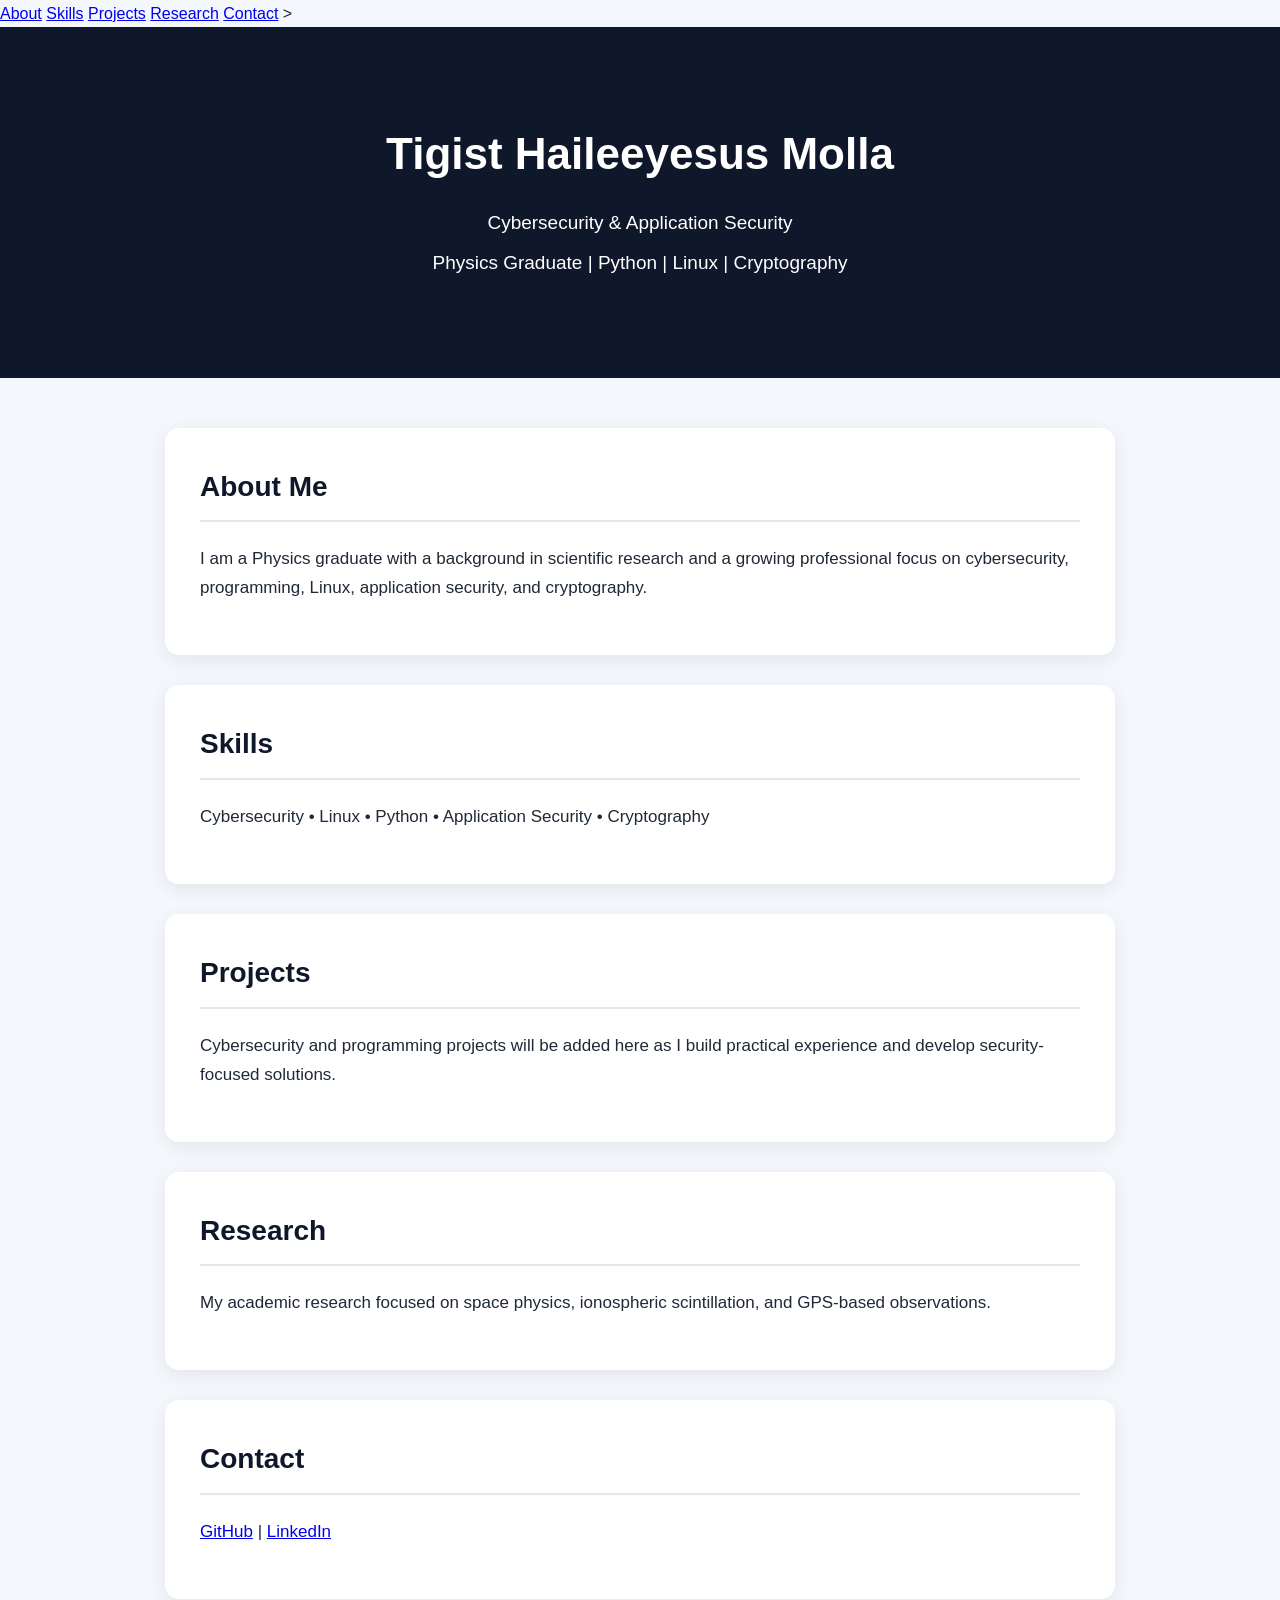
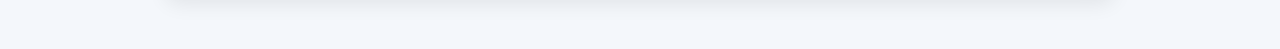
==== index.html @ 2b1ab9f8 "Add website navigation Added navigation links and section IDs for better structure." ====
<!DOCTYPE html>
<html lang="en">
<head>
    <meta charset="UTF-8">
    <meta name="viewport" content="width=device-width, initial-scale=1.0">
    <title>Tigist Haileeyesus Molla</title>
    <link rel="stylesheet" href="style.css">
</head>

<body<nav>
    <a href="#about">About</a>
    <a href="#skills">Skills</a>
    <a href="#projects">Projects</a>
    <a href="#research">Research</a>
    <a href="#contact">Contact</a>
</nav>>

<header>
    <h1>Tigist Haileeyesus Molla</h1>
    <p>Cybersecurity & Application Security</p>
    <p>Physics Graduate | Python | Linux | Cryptography</p>
</header>

<main>

    <section id="about">
        <h2>About Me</h2>
        <p>
            I am a Physics graduate with a background in scientific research
            and a growing professional focus on cybersecurity, programming,
            Linux, application security, and cryptography.
        </p>
    </section>

    <section id="skills">
        <h2>Skills</h2>
        <p>Cybersecurity • Linux • Python • Application Security • Cryptography</p>
    </section>

    <section id="projects">
        <h2>Projects</h2>
        <p>
            Cybersecurity and programming projects will be added here as I build
            practical experience and develop security-focused solutions.
        </p>
    </section>

    <section id="research">
        <h2>Research</h2>
        <p>
            My academic research focused on space physics, ionospheric
            scintillation, and GPS-based observations.
        </p>
    </section>

    <section id="contact">
    <h2>Contact</h2>

    <p>
        <a href="https://github.com/tigistmolla" target="_blank">GitHub</a>
        |
        <a href="https://www.linkedin.com/in/tigist-molla-63ba55372" target="_blank">LinkedIn</a>
    </p>
</section>

</main>

</body>
</html>
---- style.css ----
body {
    font-family: Arial, sans-serif;
    margin: 0;
    background: #f4f7fb;
    color: #1f2937;
    line-height: 1.7;
}

header {
    background: #0f172a;
    color: white;
    text-align: center;
    padding: 90px 20px;
}

header h1 {
    font-size: 44px;
    margin: 0 0 15px;
}

header p {
    font-size: 19px;
    margin: 8px 0;
}

main {
    max-width: 950px;
    margin: 50px auto;
    padding: 0 20px;
}

section {
    background: white;
    margin-bottom: 30px;
    padding: 35px;
    border-radius: 14px;
    box-shadow: 0 5px 20px rgba(0, 0, 0, 0.08);
}

h2 {
    color: #0f172a;
    font-size: 28px;
    border-bottom: 2px solid #e5e7eb;
    padding-bottom: 10px;
    margin-top: 0;
}

p {
    font-size: 17px;
}

@media (max-width: 600px) {
    header {
        padding: 65px 20px;
    }

    header h1 {
        font-size: 31px;
    }

    header p {
        font-size: 16px;
    }

    section {
        padding: 25px;
    }
}
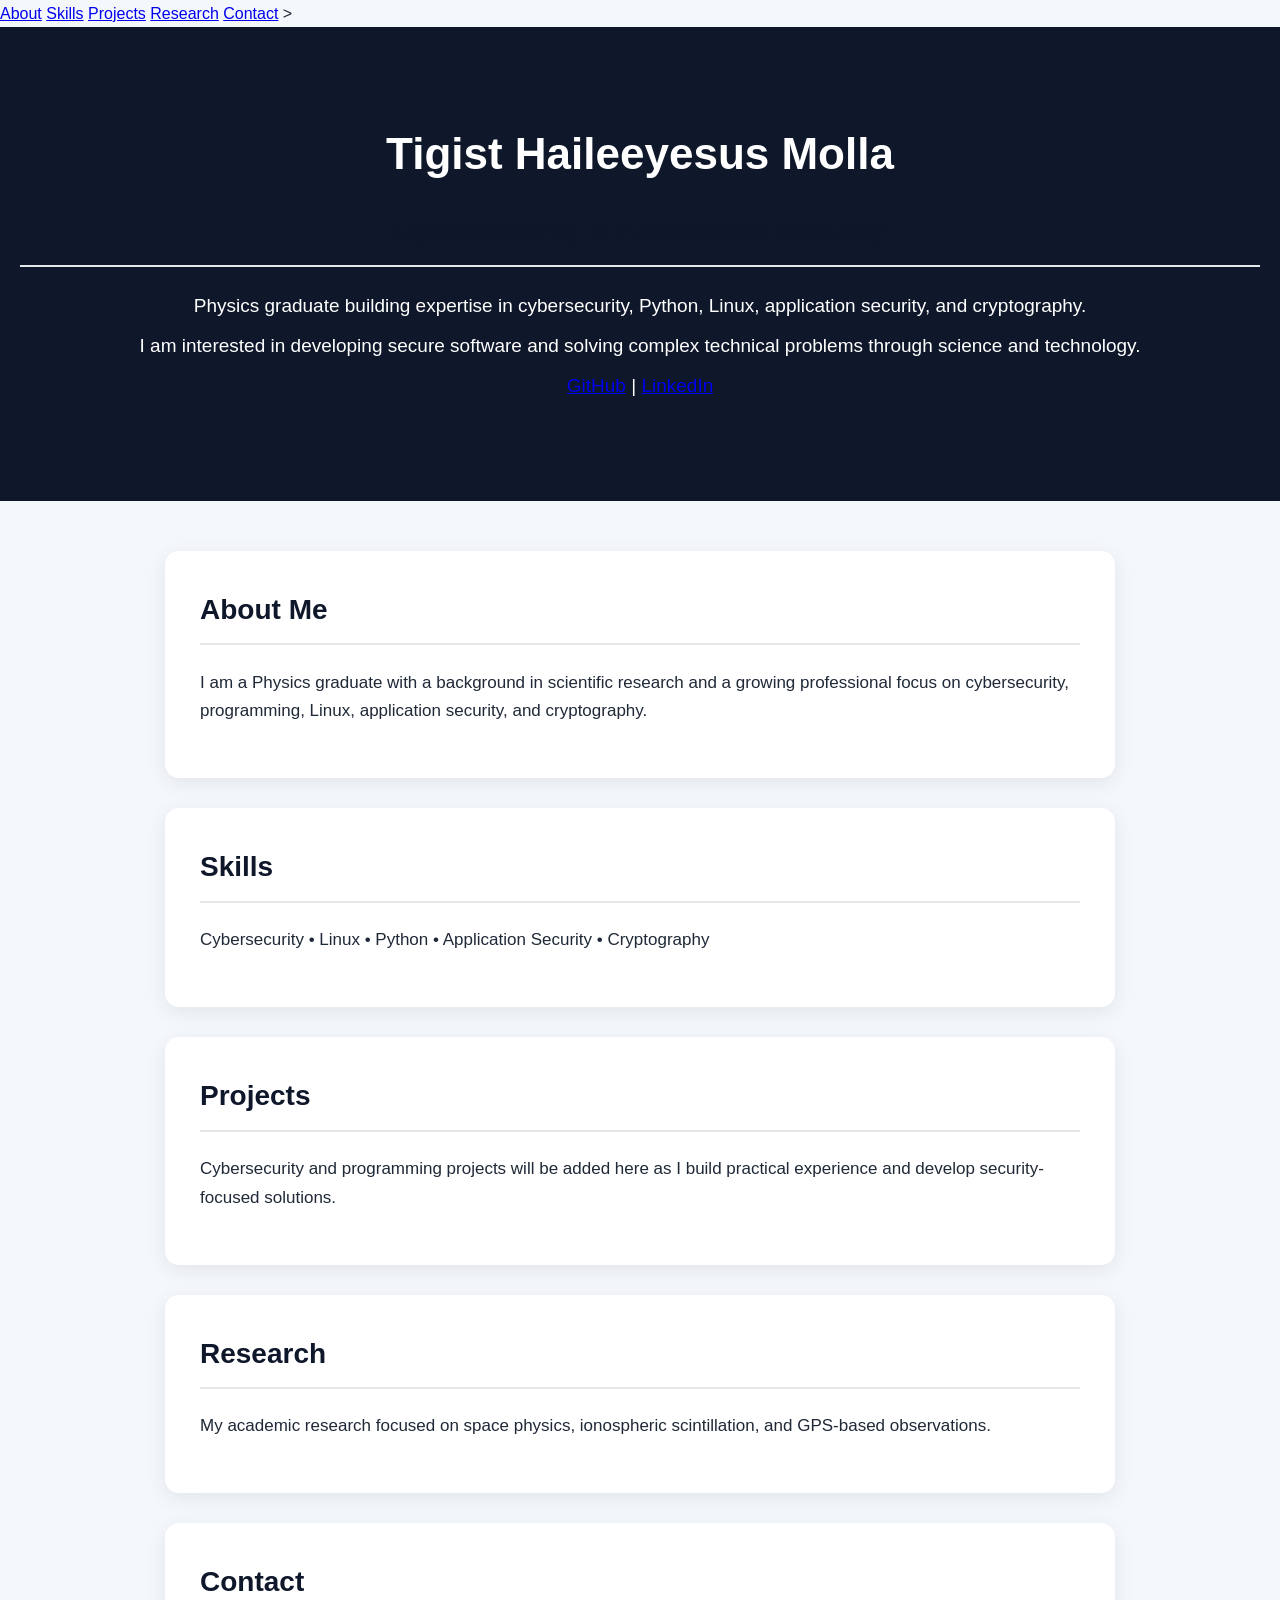
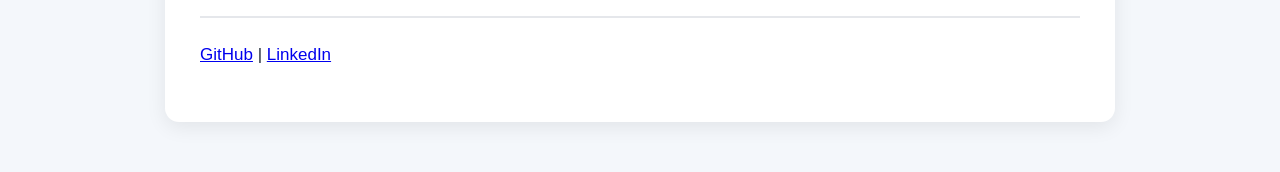
==== commit 9456fcd2: "Improve homepage introduction Updated header section with a more detailed introduction and links to " ====
--- a/index.html
+++ b/index.html
@@ -17,8 +17,24 @@
 
 <header>
     <h1>Tigist Haileeyesus Molla</h1>
-    <p>Cybersecurity & Application Security</p>
-    <p>Physics Graduate | Python | Linux | Cryptography</p>
+
+    <h2>Cybersecurity & Application Security</h2>
+
+    <p>
+        Physics graduate building expertise in cybersecurity,
+        Python, Linux, application security, and cryptography.
+    </p>
+
+    <p>
+        I am interested in developing secure software and
+        solving complex technical problems through science and technology.
+    </p>
+
+    <p>
+        <a href="https://github.com/tigistmolla" target="_blank">GitHub</a>
+        |
+        <a href="https://www.linkedin.com/in/tigist-molla-63ba55372" target="_blank">LinkedIn</a>
+    </p>
 </header>
 
 <main>
--- a/style.css
+++ b/style.css
@@ -1,4 +1,19 @@
-body {
+nav {
+    background: #111827;
+    text-align: center;
+    padding: 15px;
+}
+
+nav a {
+    color: white;
+    text-decoration: none;
+    margin: 0 15px;
+    font-weight: bold;
+}
+
+nav a:hover {
+    text-decoration: underline;
+}body {
     font-family: Arial, sans-serif;
     margin: 0;
     background: #f4f7fb;
@@ -6,7 +21,13 @@
     line-height: 1.7;
 }
 
-header {
+nav {
+    position: sticky;
+    top: 0;
+    z-index: 1000;
+}
+
+ header {
     background: #0f172a;
     color: white;
     text-align: center;
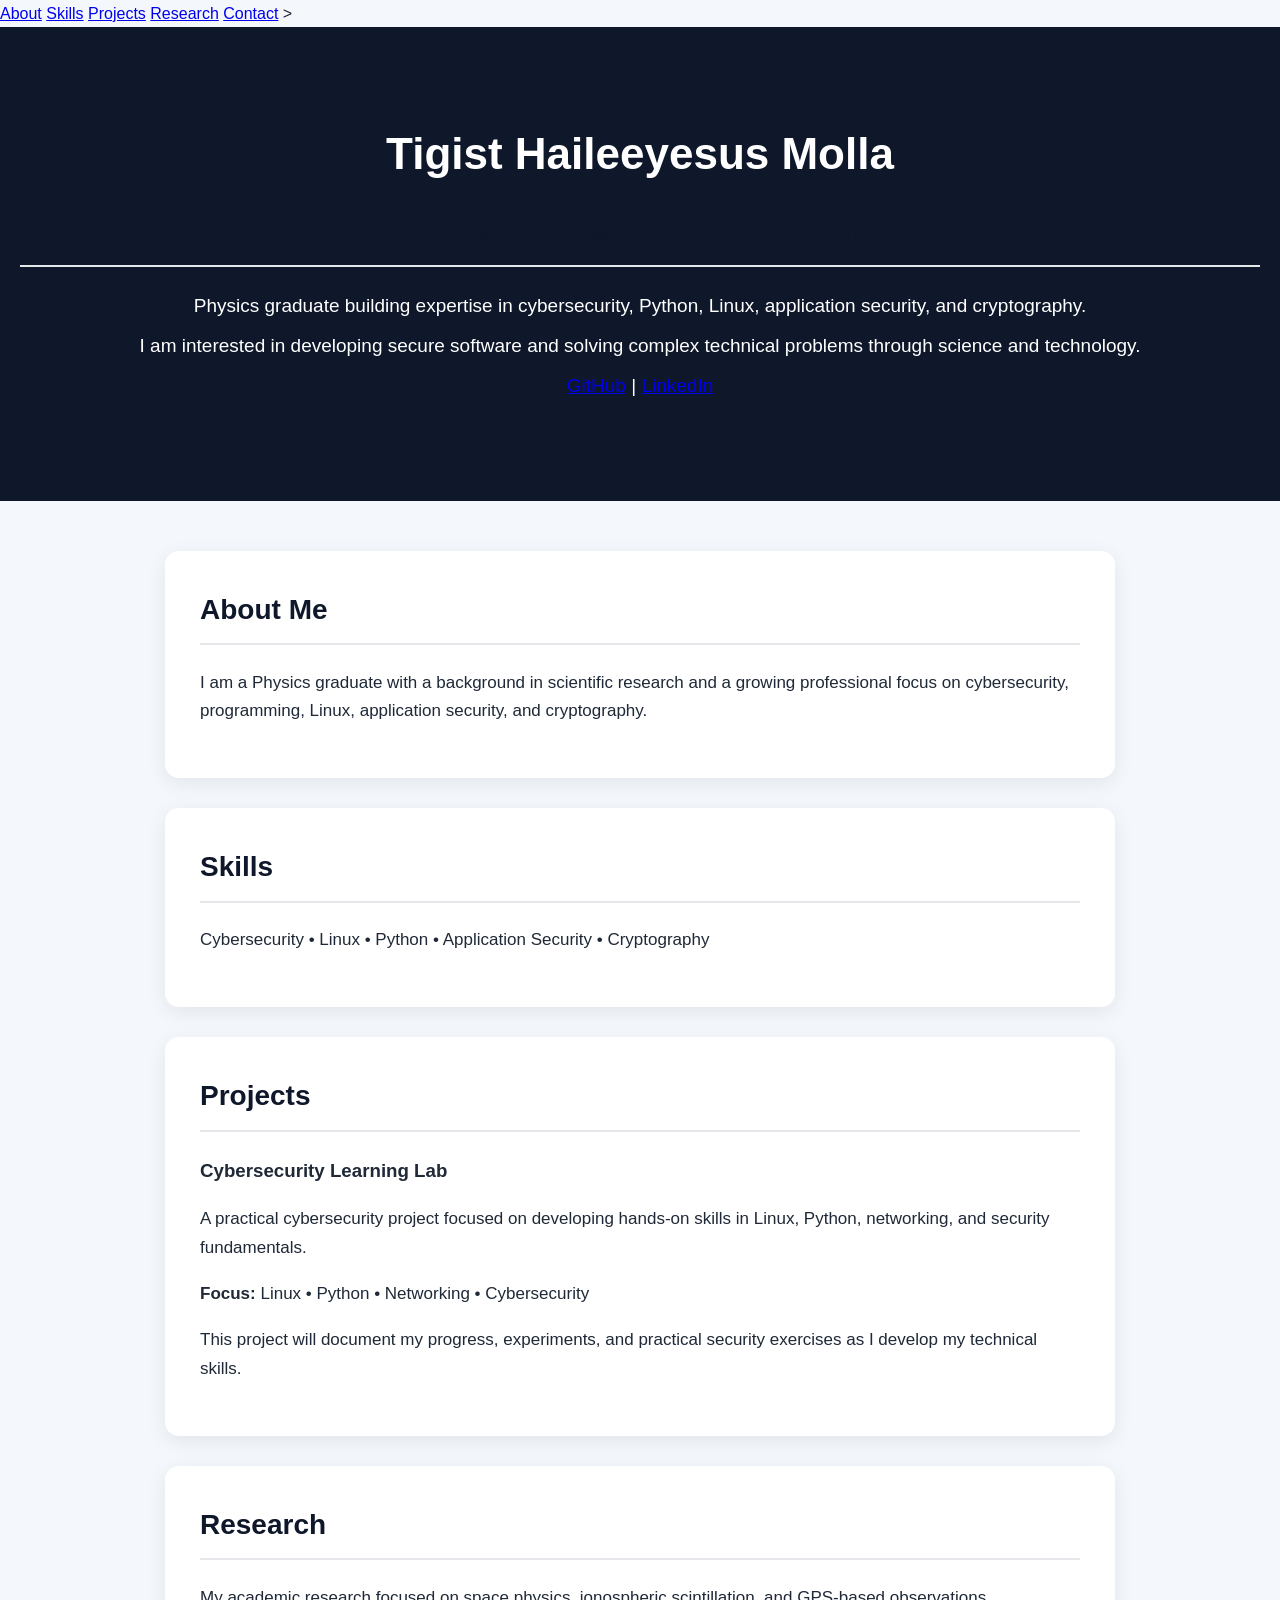
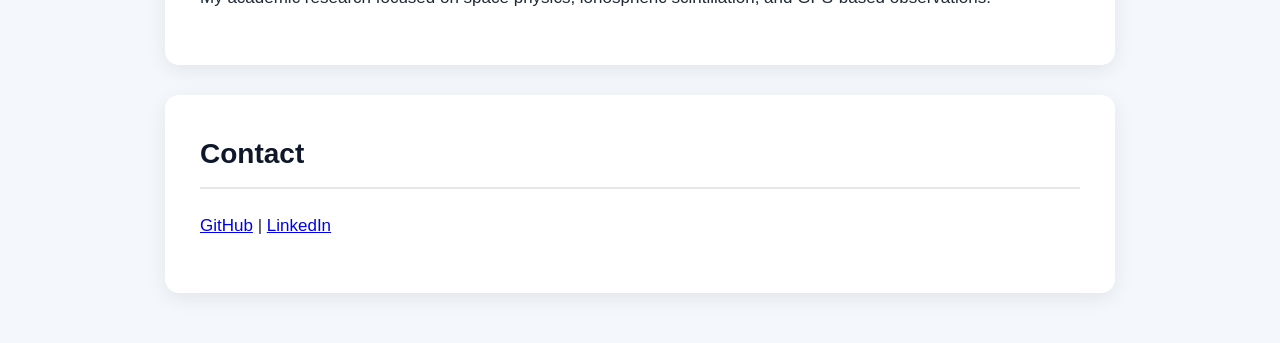
==== commit a36f96ce: "Add first cybersecurity project Added details about the Cybersecurity Learning Lab project, includin" ====
--- a/index.html
+++ b/index.html
@@ -55,10 +55,23 @@
 
     <section id="projects">
         <h2>Projects</h2>
-        <p>
-            Cybersecurity and programming projects will be added here as I build
-            practical experience and develop security-focused solutions.
-        </p>
+        <div>
+    <h3>Cybersecurity Learning Lab</h3>
+
+    <p>
+        A practical cybersecurity project focused on developing
+        hands-on skills in Linux, Python, networking, and security fundamentals.
+    </p>
+
+    <p>
+        <strong>Focus:</strong> Linux • Python • Networking • Cybersecurity
+    </p>
+
+    <p>
+        This project will document my progress, experiments, and practical
+        security exercises as I develop my technical skills.
+    </p>
+</div>
     </section>
 
     <section id="research">
--- a/style.css
+++ b/style.css
@@ -85,5 +85,18 @@
 
     section {
         padding: 25px;
-    }
+    }header a {
+    display: inline-block;
+    background: white;
+    color: #0f172a;
+    padding: 10px 20px;
+    margin: 10px 5px;
+    border-radius: 8px;
+    text-decoration: none;
+    font-weight: bold;
 }
+
+header a:hover {
+    background: #e5e7eb;
+}
+}
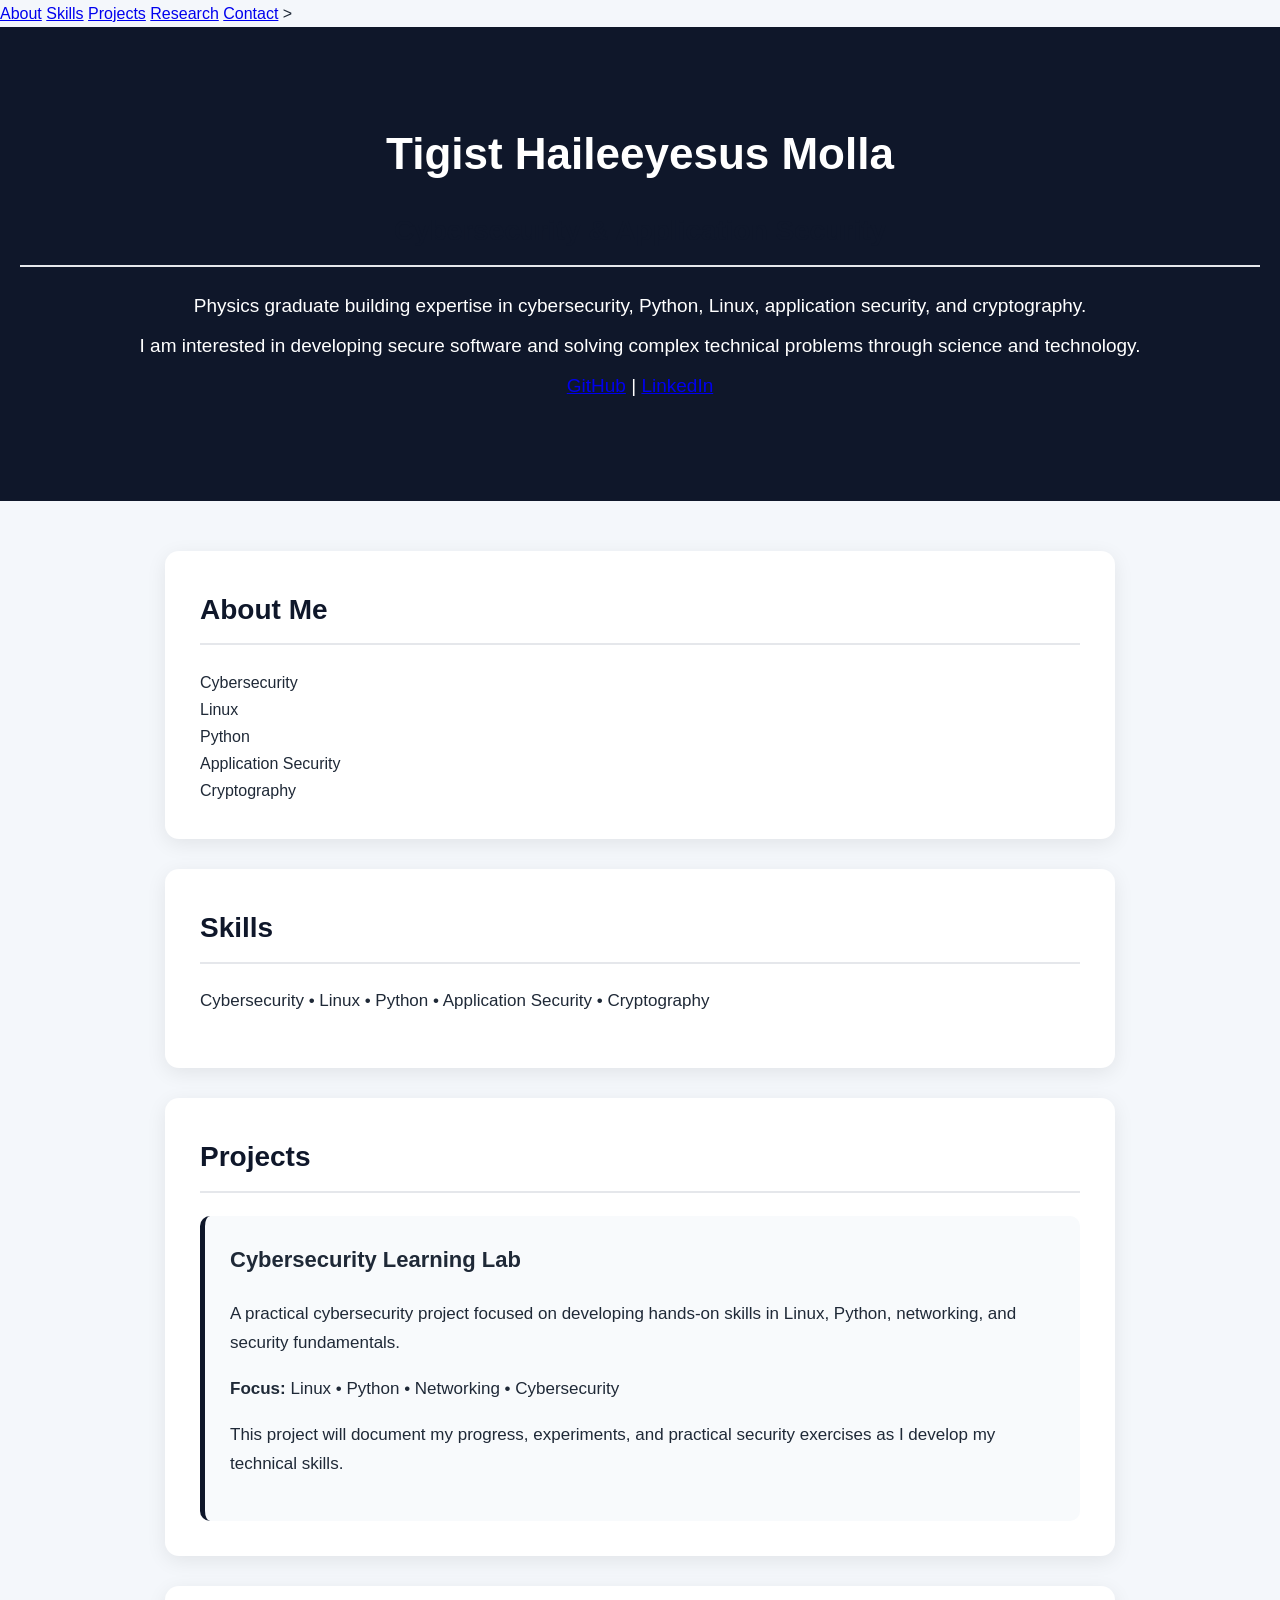
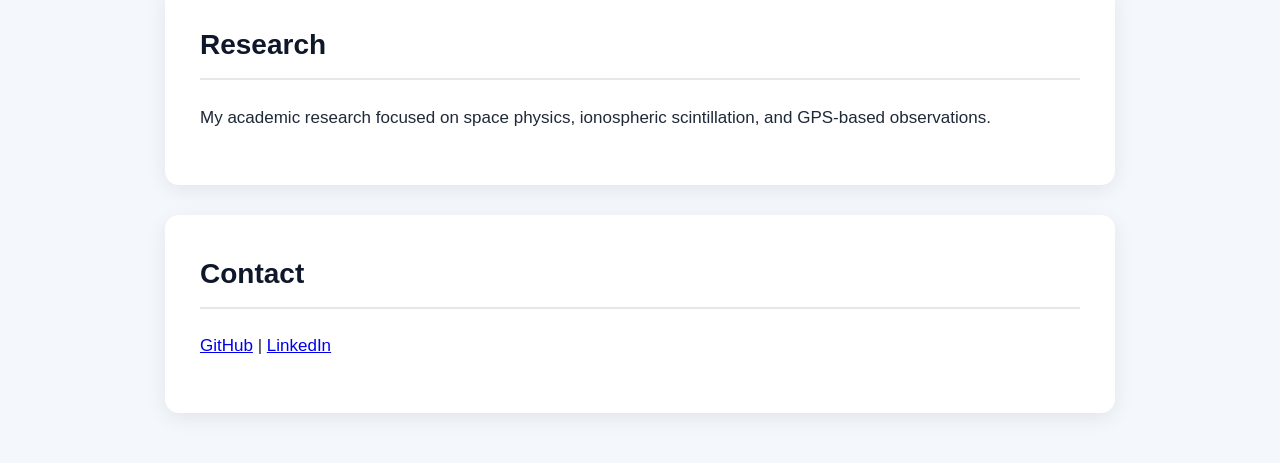
==== commit e5414a62: "Improve skill section Replaced the paragraph about background with a skills section." ====
--- a/index.html
+++ b/index.html
@@ -41,11 +41,13 @@
 
     <section id="about">
         <h2>About Me</h2>
-        <p>
-            I am a Physics graduate with a background in scientific research
-            and a growing professional focus on cybersecurity, programming,
-            Linux, application security, and cryptography.
-        </p>
+        <div class="skills">
+    <div class="skill">Cybersecurity</div>
+    <div class="skill">Linux</div>
+    <div class="skill">Python</div>
+    <div class="skill">Application Security</div>
+    <div class="skill">Cryptography</div>
+</div>
     </section>
 
     <section id="skills">
--- a/style.css
+++ b/style.css
@@ -99,4 +99,14 @@
 header a:hover {
     background: #e5e7eb;
 }
+}#projects div {
+    background: #f8fafc;
+    padding: 25px;
+    border-radius: 10px;
+    border-left: 5px solid #0f172a;
 }
+
+#projects h3 {
+    font-size: 22px;
+    margin-top: 0;
+}
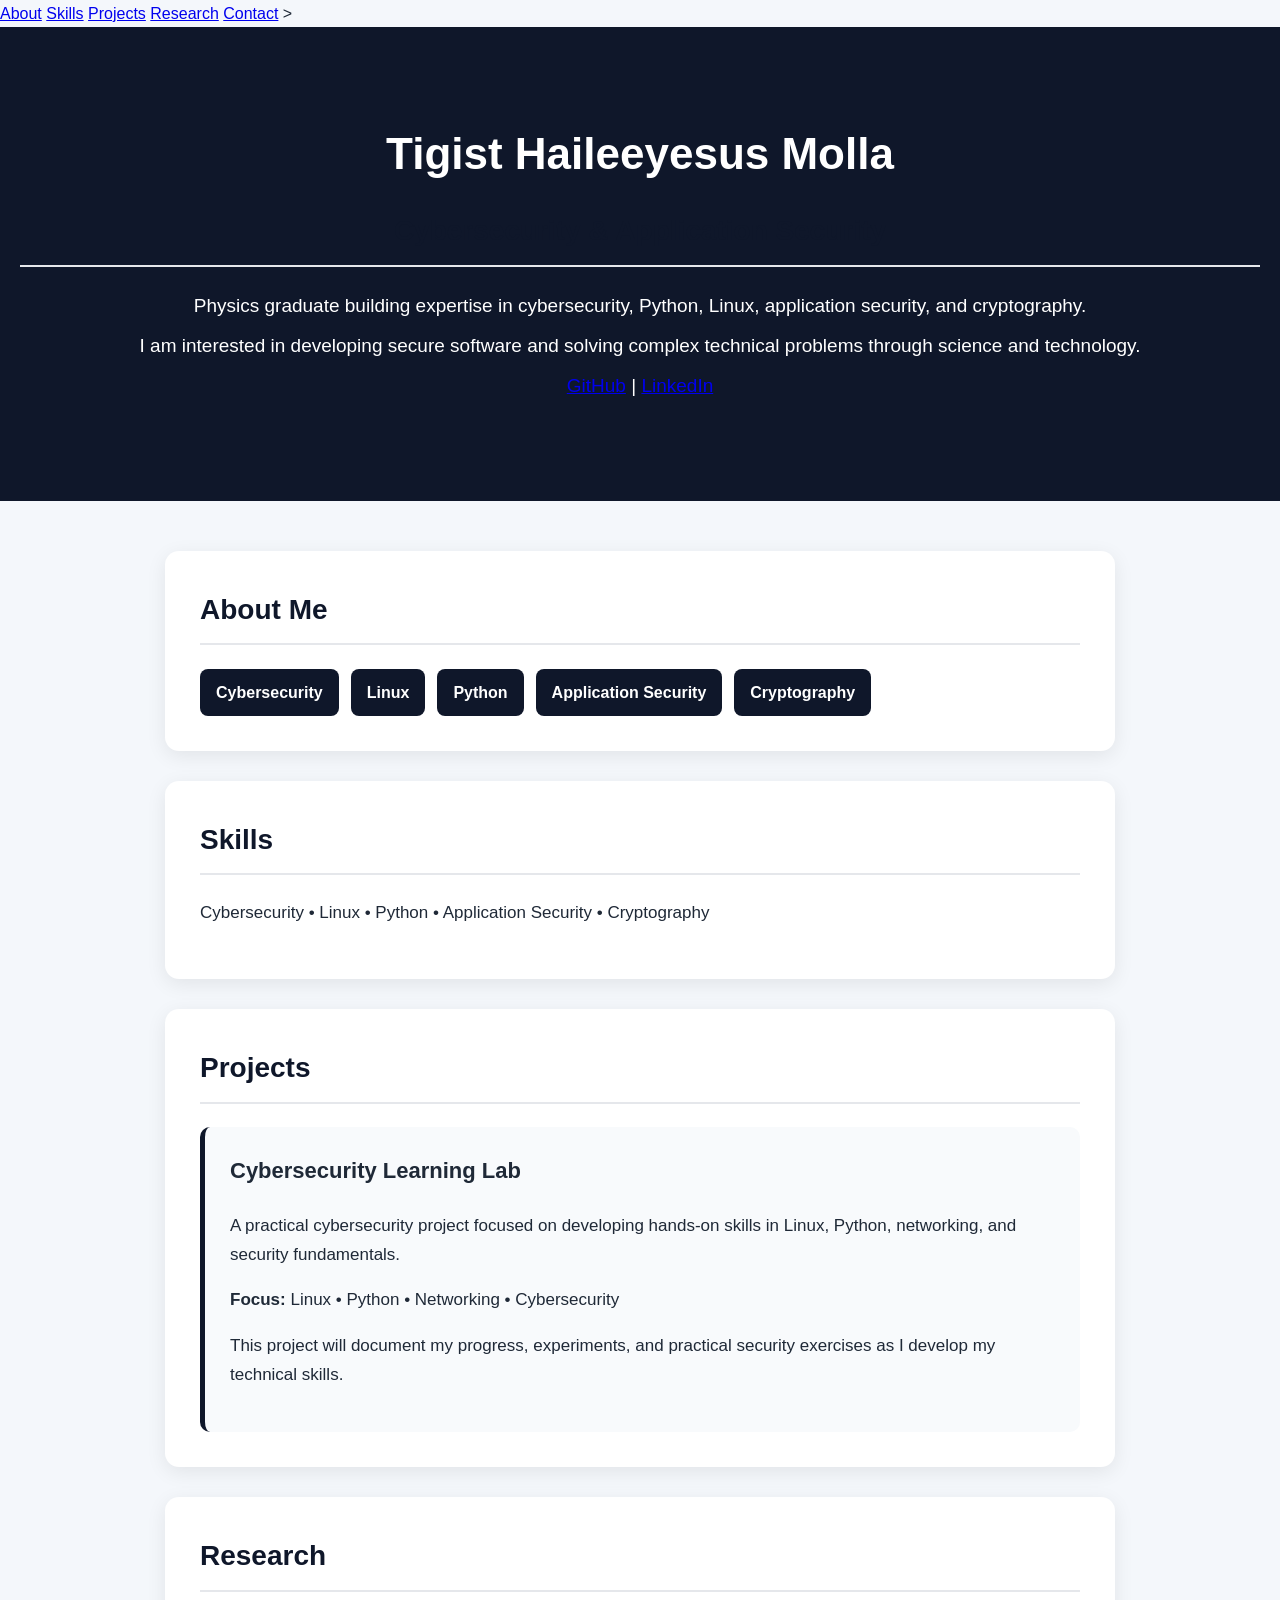
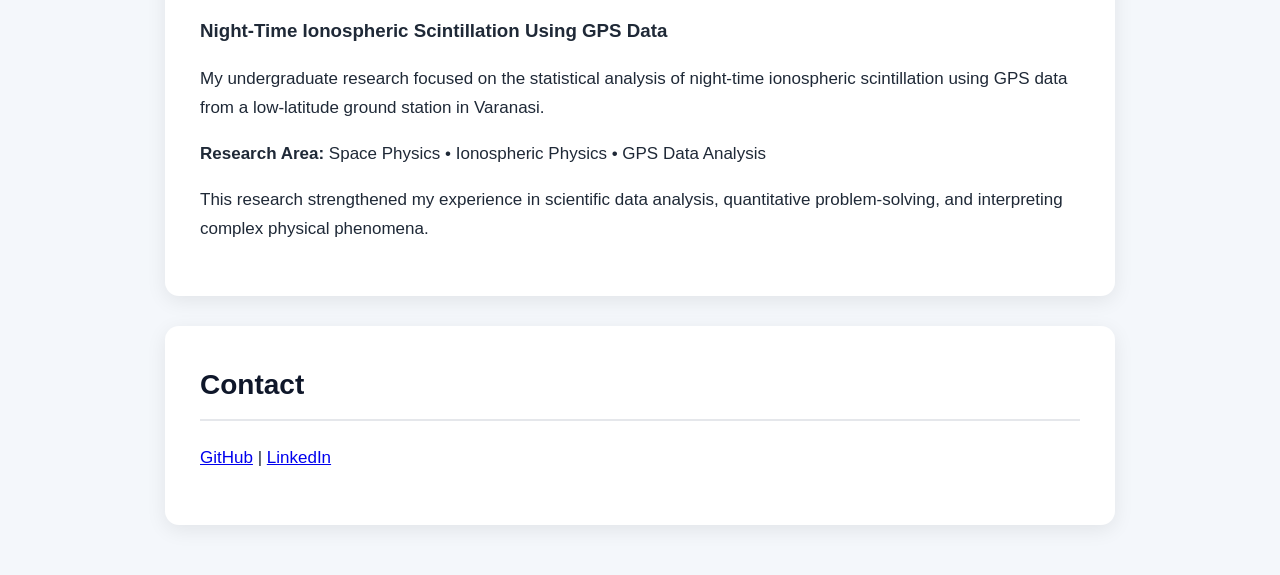
==== commit 2332d012: "Revise research section in index.html Updated research section with new content and structure." ====
--- a/index.html
+++ b/index.html
@@ -77,12 +77,29 @@
     </section>
 
     <section id="research">
-        <h2>Research</h2>
+    <h2>Research</h2>
+
+    <div>
+        <h3>Night-Time Ionospheric Scintillation Using GPS Data</h3>
+
         <p>
-            My academic research focused on space physics, ionospheric
-            scintillation, and GPS-based observations.
+            My undergraduate research focused on the statistical analysis
+            of night-time ionospheric scintillation using GPS data from
+            a low-latitude ground station in Varanasi.
         </p>
-    </section>
+
+        <p>
+            <strong>Research Area:</strong>
+            Space Physics • Ionospheric Physics • GPS Data Analysis
+        </p>
+
+        <p>
+            This research strengthened my experience in scientific data
+            analysis, quantitative problem-solving, and interpreting
+            complex physical phenomena.
+        </p>
+    </div>
+</section>
 
     <section id="contact">
     <h2>Contact</h2>
--- a/style.css
+++ b/style.css
@@ -109,4 +109,16 @@
 #projects h3 {
     font-size: 22px;
     margin-top: 0;
+}.skills {
+    display: flex;
+    flex-wrap: wrap;
+    gap: 12px;
 }
+
+.skill {
+    background: #0f172a;
+    color: white;
+    padding: 10px 16px;
+    border-radius: 8px;
+    font-weight: bold;
+}
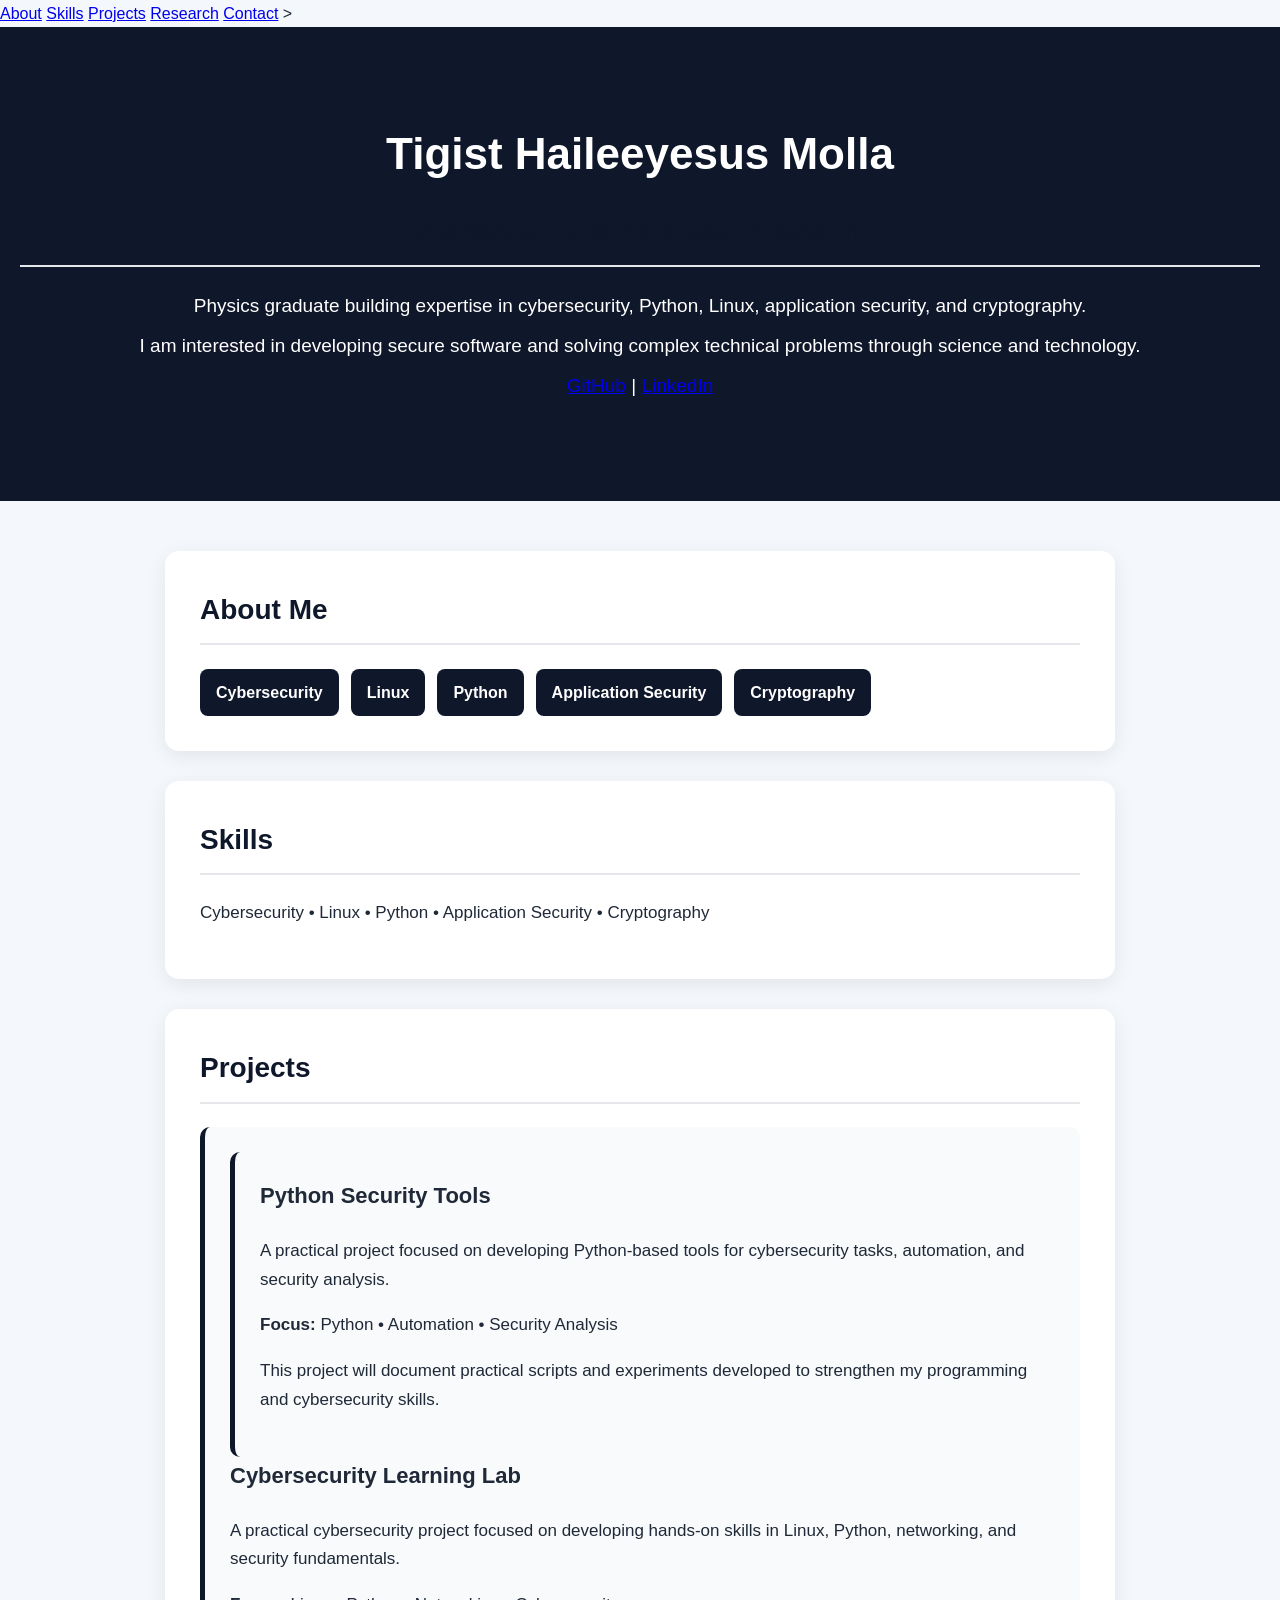
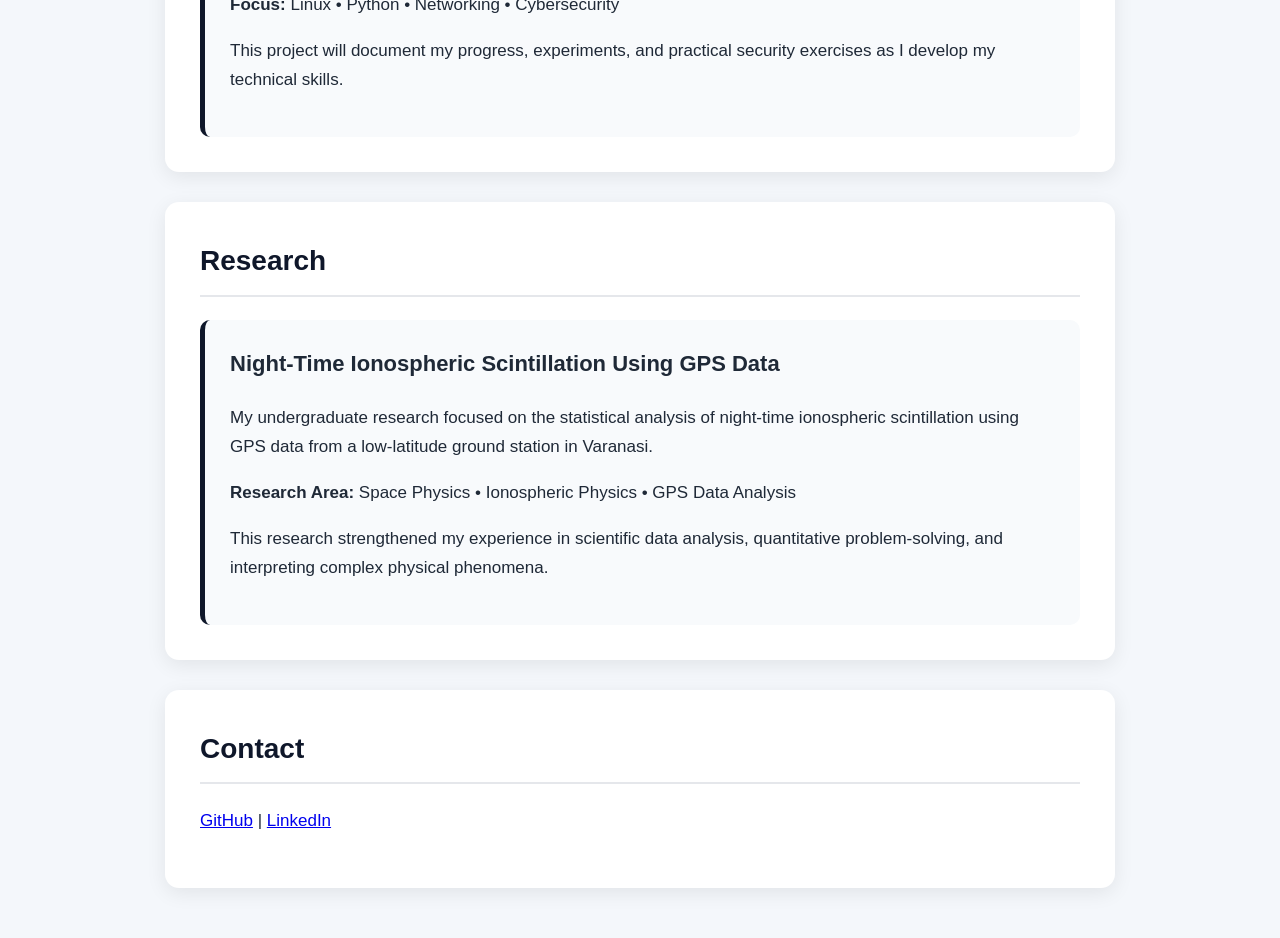
==== commit 3b816965: "Add Python Security Tools project section Added a new project section for Python Security Tools with" ====
--- a/index.html
+++ b/index.html
@@ -57,7 +57,23 @@
 
     <section id="projects">
         <h2>Projects</h2>
-        <div>
+        <div><div>
+    <h3>Python Security Tools</h3>
+
+    <p>
+        A practical project focused on developing Python-based tools
+        for cybersecurity tasks, automation, and security analysis.
+    </p>
+
+    <p>
+        <strong>Focus:</strong> Python • Automation • Security Analysis
+    </p>
+
+    <p>
+        This project will document practical scripts and experiments
+        developed to strengthen my programming and cybersecurity skills.
+    </p>
+</div>
     <h3>Cybersecurity Learning Lab</h3>
 
     <p>
--- a/style.css
+++ b/style.css
@@ -121,4 +121,14 @@
     padding: 10px 16px;
     border-radius: 8px;
     font-weight: bold;
+}#research div {
+    background: #f8fafc;
+    padding: 25px;
+    border-radius: 10px;
+    border-left: 5px solid #0f172a;
 }
+
+#research h3 {
+    font-size: 22px;
+    margin-top: 0;
+}
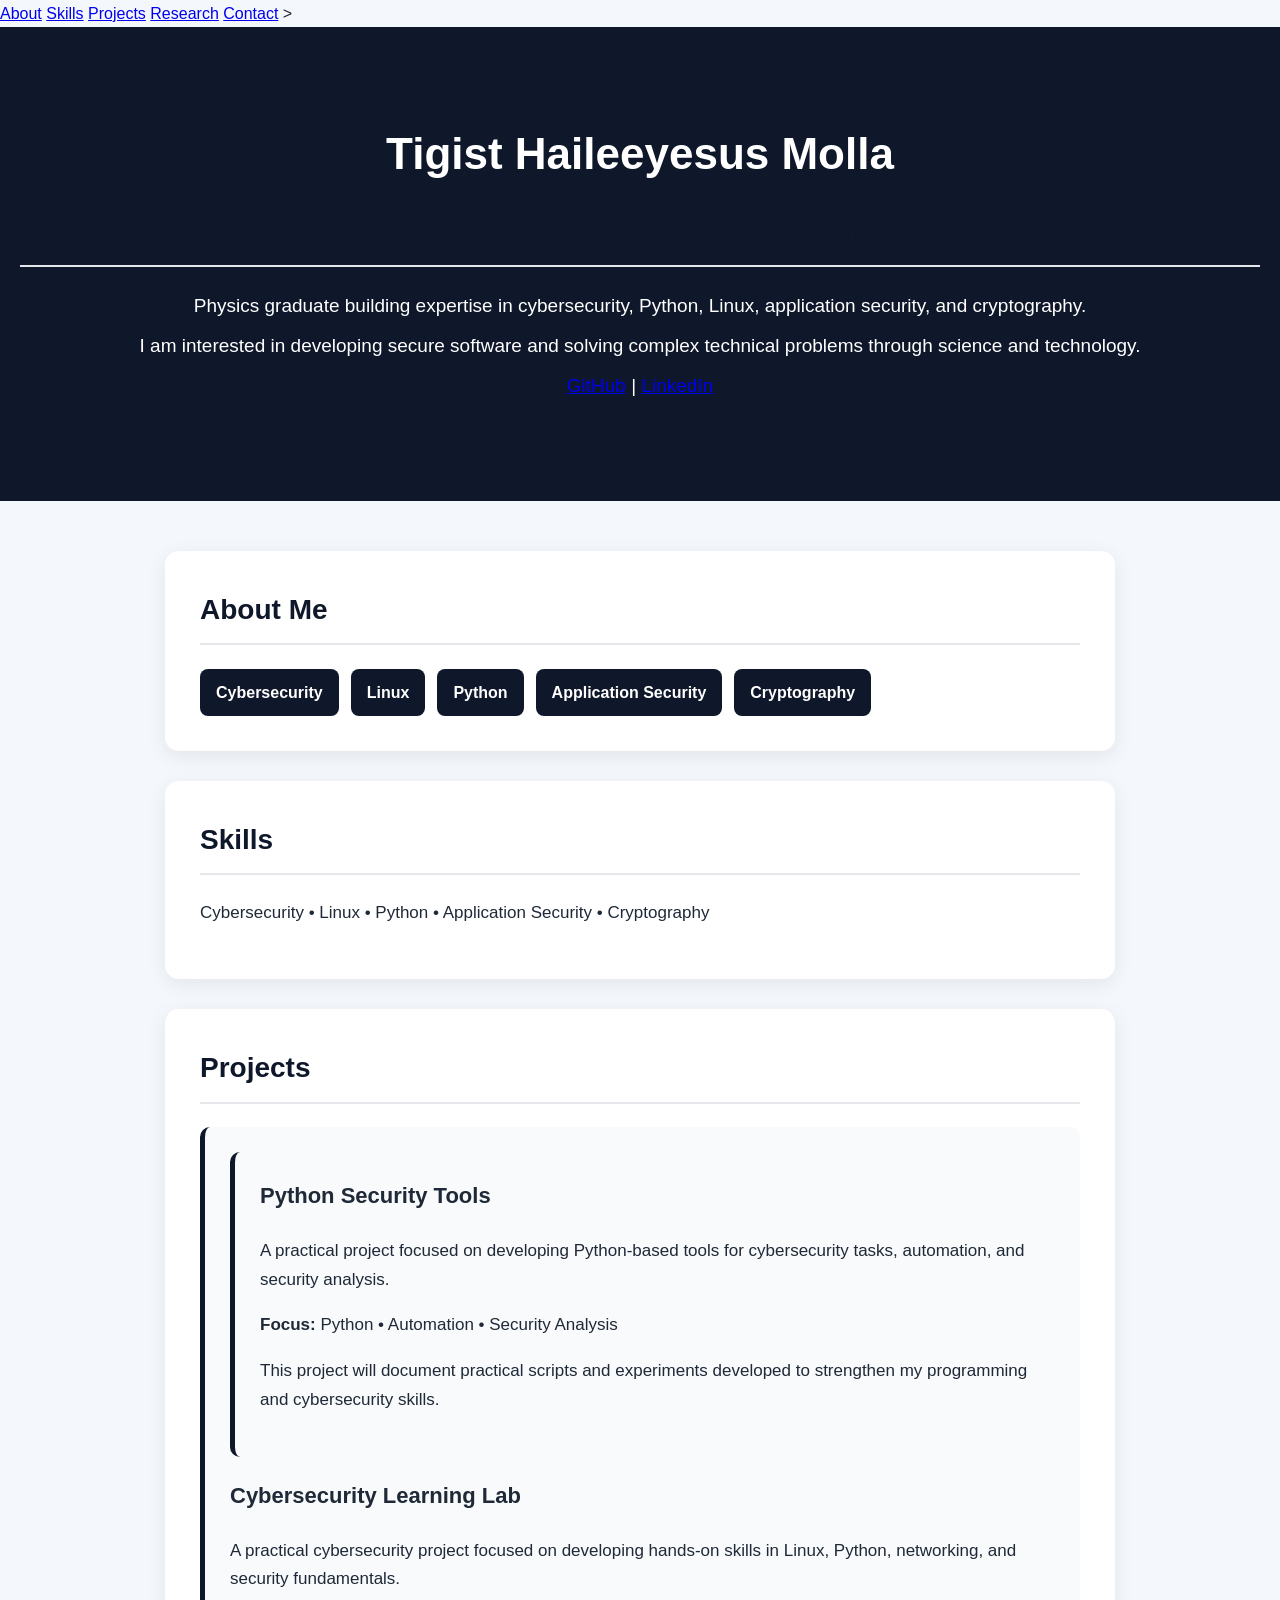
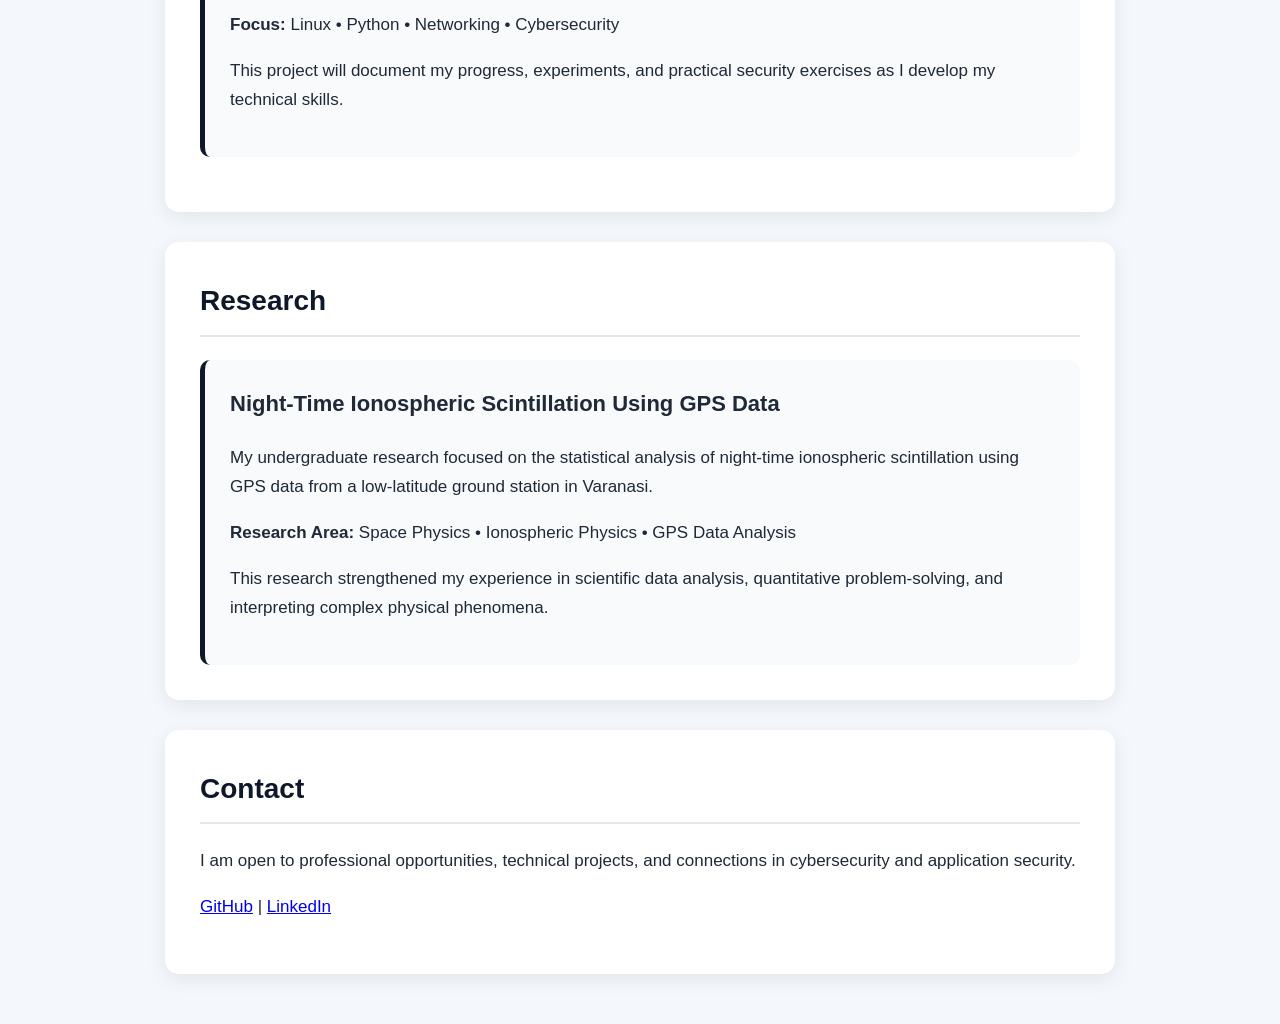
==== commit fcb016c9: "Add professional opportunities section in contact Added a paragraph about professional opportunities" ====
--- a/index.html
+++ b/index.html
@@ -121,6 +121,11 @@
     <h2>Contact</h2>
 
     <p>
+        I am open to professional opportunities, technical projects,
+        and connections in cybersecurity and application security.
+    </p>
+
+    <p>
         <a href="https://github.com/tigistmolla" target="_blank">GitHub</a>
         |
         <a href="https://www.linkedin.com/in/tigist-molla-63ba55372" target="_blank">LinkedIn</a>
--- a/style.css
+++ b/style.css
@@ -104,8 +104,8 @@
     padding: 25px;
     border-radius: 10px;
     border-left: 5px solid #0f172a;
+margin-bottom: 20px;
 }
-
 #projects h3 {
     font-size: 22px;
     margin-top: 0;
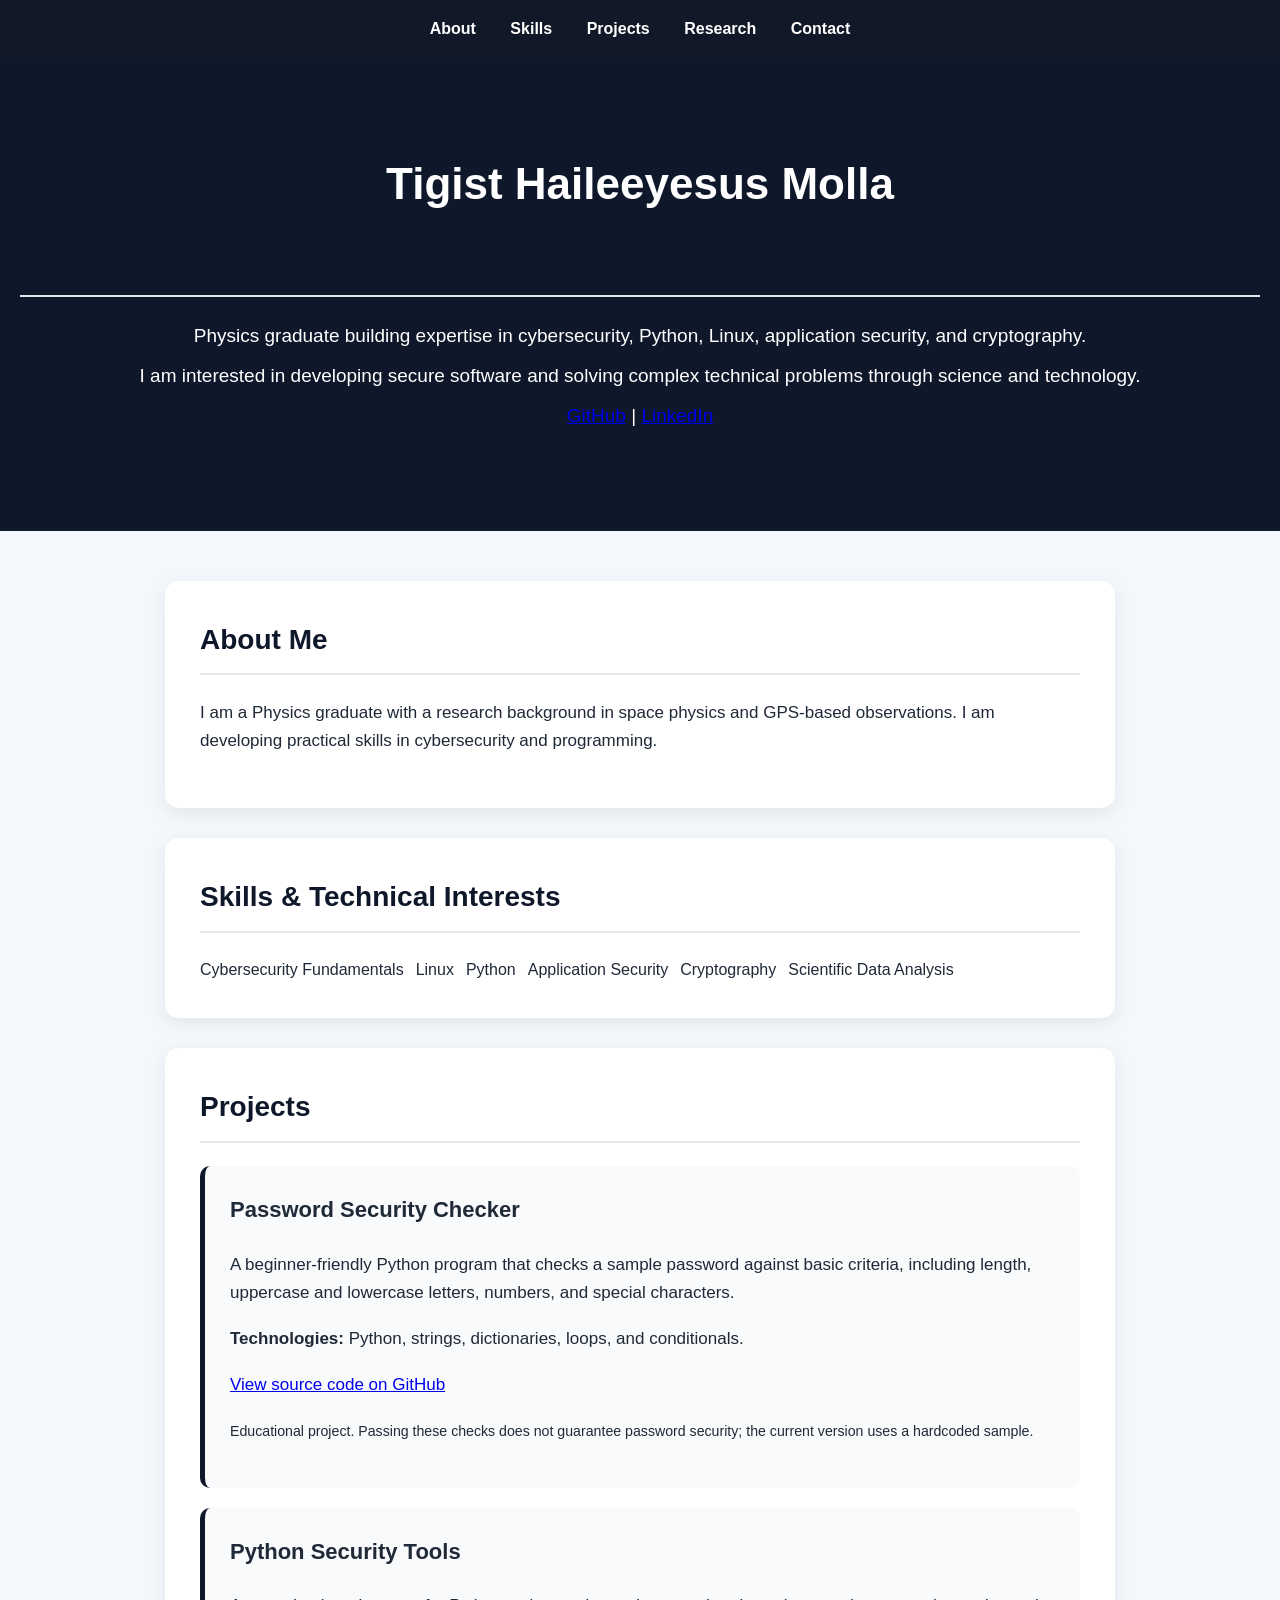
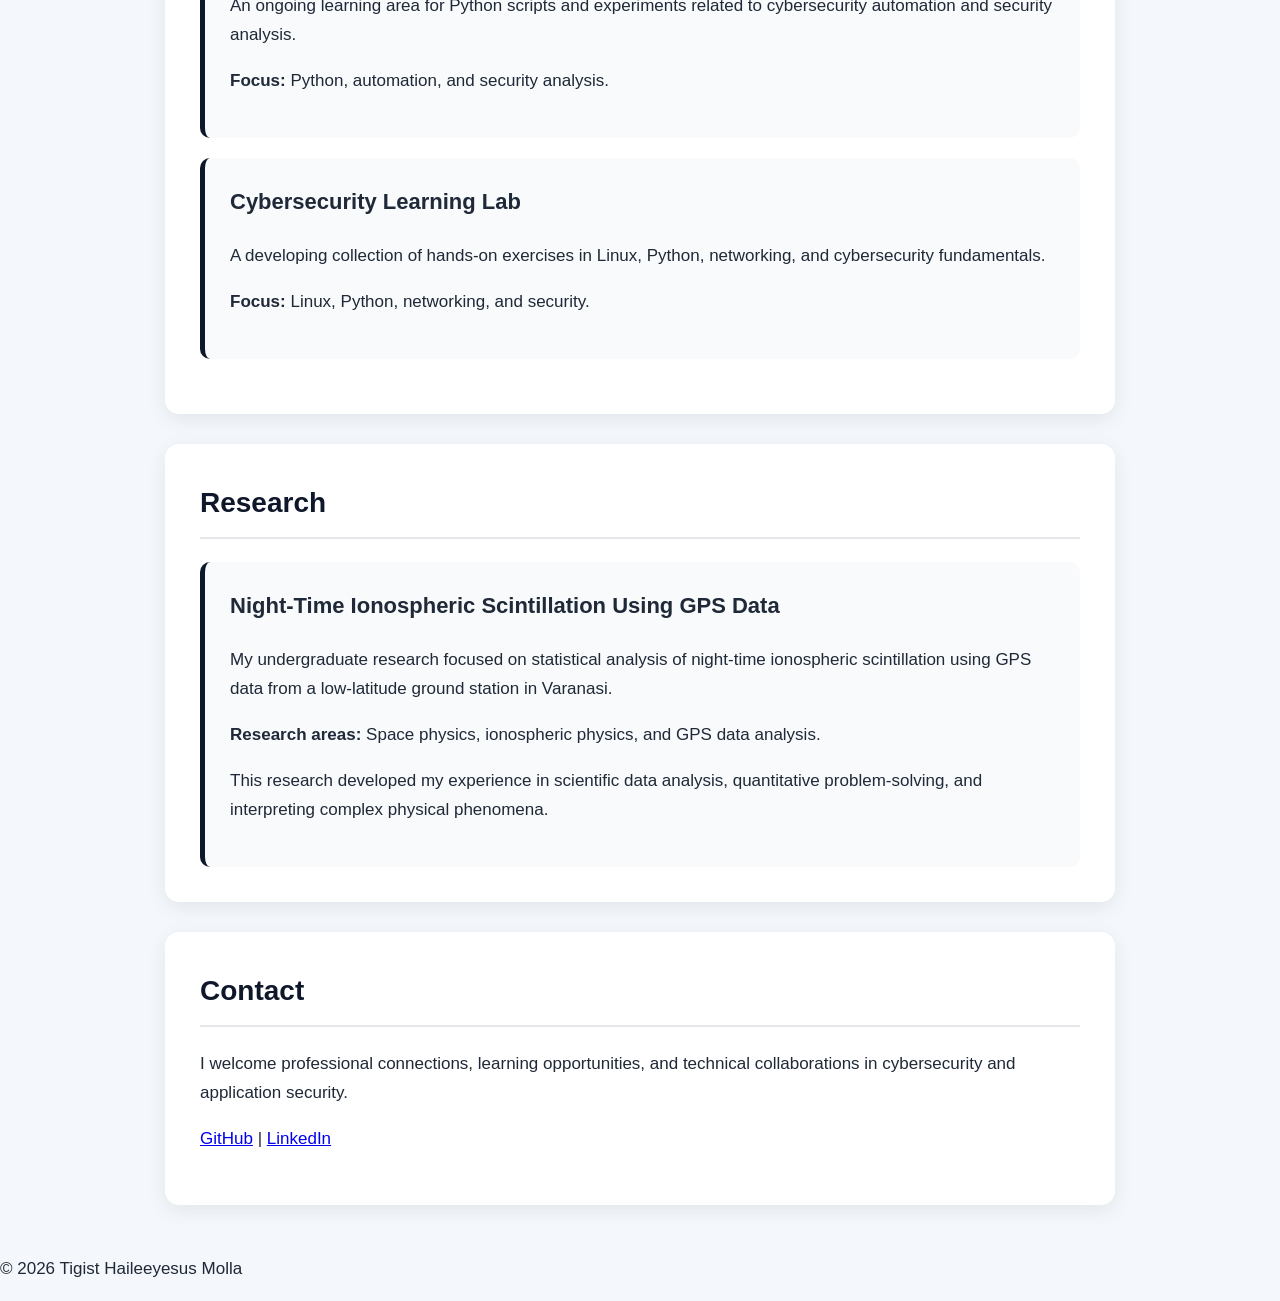
==== commit 8b1eb0be: "Enhance HTML title and meta description Updated the title and meta description for improved SEO. Add" ====
--- a/index.html
+++ b/index.html
@@ -1,24 +1,27 @@
+
 <!DOCTYPE html>
 <html lang="en">
 <head>
     <meta charset="UTF-8">
     <meta name="viewport" content="width=device-width, initial-scale=1.0">
-    <title>Tigist Haileeyesus Molla</title>
+    <meta name="description" content="Tigist Haileeyesus Molla's portfolio in cybersecurity, Python, Linux, application security, and cryptography.">
+    <title>Tigist Haileeyesus Molla | Cybersecurity Portfolio</title>
     <link rel="stylesheet" href="style.css">
 </head>
 
-<body<nav>
+<body>
+
+<nav>
     <a href="#about">About</a>
     <a href="#skills">Skills</a>
     <a href="#projects">Projects</a>
     <a href="#research">Research</a>
     <a href="#contact">Contact</a>
-</nav>>
+</nav>
 
 <header>
     <h1>Tigist Haileeyesus Molla</h1>
-
-    <h2>Cybersecurity & Application Security</h2>
+    <h2>Cybersecurity &amp; Application Security</h2>
 
     <p>
         Physics graduate building expertise in cybersecurity,
@@ -31,9 +34,9 @@
     </p>
 
     <p>
-        <a href="https://github.com/tigistmolla" target="_blank">GitHub</a>
+        <a href="https://github.com/tigistmolla" target="_blank" rel="noopener noreferrer">GitHub</a>
         |
-        <a href="https://www.linkedin.com/in/tigist-molla-63ba55372" target="_blank">LinkedIn</a>
+        <a href="https://www.linkedin.com/in/tigist-molla-63ba55372" target="_blank" rel="noopener noreferrer">LinkedIn</a>
     </p>
 </header>
 
@@ -41,98 +44,108 @@
 
     <section id="about">
         <h2>About Me</h2>
-        <div class="skills">
-    <div class="skill">Cybersecurity</div>
-    <div class="skill">Linux</div>
-    <div class="skill">Python</div>
-    <div class="skill">Application Security</div>
-    <div class="skill">Cryptography</div>
-</div>
+        <p>
+            I am a Physics graduate with a research background in
+            space physics and GPS-based observations. I am developing
+            practical skills in cybersecurity and programming.
+        </p>
     </section>
 
     <section id="skills">
-        <h2>Skills</h2>
-        <p>Cybersecurity • Linux • Python • Application Security • Cryptography</p>
+        <h2>Skills &amp; Technical Interests</h2>
+        <div class="skills">
+            <span>Cybersecurity Fundamentals</span>
+            <span>Linux</span>
+            <span>Python</span>
+            <span>Application Security</span>
+            <span>Cryptography</span>
+            <span>Scientific Data Analysis</span>
+        </div>
     </section>
 
     <section id="projects">
         <h2>Projects</h2>
-        <div><div>
-    <h3>Python Security Tools</h3>
 
-    <p>
-        A practical project focused on developing Python-based tools
-        for cybersecurity tasks, automation, and security analysis.
-    </p>
+        <div class="project">
+            <h3>Password Security Checker</h3>
+            <p>
+                A beginner-friendly Python program that checks a sample
+                password against basic criteria, including length,
+                uppercase and lowercase letters, numbers, and special characters.
+            </p>
+            <p><strong>Technologies:</strong> Python, strings, dictionaries, loops, and conditionals.</p>
+            <p>
+                <a href="https://github.com/tigistmolla/password-security-checker"
+                   target="_blank" rel="noopener noreferrer">
+                    View source code on GitHub
+                </a>
+            </p>
+            <p><small>
+                Educational project. Passing these checks does not guarantee
+                password security; the current version uses a hardcoded sample.
+            </small></p>
+        </div>
 
-    <p>
-        <strong>Focus:</strong> Python • Automation • Security Analysis
-    </p>
+        <div class="project">
+            <h3>Python Security Tools</h3>
+            <p>
+                An ongoing learning area for Python scripts and experiments
+                related to cybersecurity automation and security analysis.
+            </p>
+            <p><strong>Focus:</strong> Python, automation, and security analysis.</p>
+        </div>
 
-    <p>
-        This project will document practical scripts and experiments
-        developed to strengthen my programming and cybersecurity skills.
-    </p>
-</div>
-    <h3>Cybersecurity Learning Lab</h3>
-
-    <p>
-        A practical cybersecurity project focused on developing
-        hands-on skills in Linux, Python, networking, and security fundamentals.
-    </p>
-
-    <p>
-        <strong>Focus:</strong> Linux • Python • Networking • Cybersecurity
-    </p>
-
-    <p>
-        This project will document my progress, experiments, and practical
-        security exercises as I develop my technical skills.
-    </p>
-</div>
+        <div class="project">
+            <h3>Cybersecurity Learning Lab</h3>
+            <p>
+                A developing collection of hands-on exercises in Linux,
+                Python, networking, and cybersecurity fundamentals.
+            </p>
+            <p><strong>Focus:</strong> Linux, Python, networking, and security.</p>
+        </div>
     </section>
 
     <section id="research">
-    <h2>Research</h2>
+        <h2>Research</h2>
 
-    <div>
-        <h3>Night-Time Ionospheric Scintillation Using GPS Data</h3>
-
-        <p>
-            My undergraduate research focused on the statistical analysis
-            of night-time ionospheric scintillation using GPS data from
-            a low-latitude ground station in Varanasi.
-        </p>
-
-        <p>
-            <strong>Research Area:</strong>
-            Space Physics • Ionospheric Physics • GPS Data Analysis
-        </p>
-
-        <p>
-            This research strengthened my experience in scientific data
-            analysis, quantitative problem-solving, and interpreting
-            complex physical phenomena.
-        </p>
-    </div>
-</section>
+        <div class="project">
+            <h3>Night-Time Ionospheric Scintillation Using GPS Data</h3>
+            <p>
+                My undergraduate research focused on statistical analysis
+                of night-time ionospheric scintillation using GPS data from
+                a low-latitude ground station in Varanasi.
+            </p>
+            <p>
+                <strong>Research areas:</strong>
+                Space physics, ionospheric physics, and GPS data analysis.
+            </p>
+            <p>
+                This research developed my experience in scientific data
+                analysis, quantitative problem-solving, and interpreting
+                complex physical phenomena.
+            </p>
+        </div>
+    </section>
 
     <section id="contact">
-    <h2>Contact</h2>
-
-    <p>
-        I am open to professional opportunities, technical projects,
-        and connections in cybersecurity and application security.
-    </p>
-
-    <p>
-        <a href="https://github.com/tigistmolla" target="_blank">GitHub</a>
-        |
-        <a href="https://www.linkedin.com/in/tigist-molla-63ba55372" target="_blank">LinkedIn</a>
-    </p>
-</section>
+        <h2>Contact</h2>
+        <p>
+            I welcome professional connections, learning opportunities,
+            and technical collaborations in cybersecurity and application security.
+        </p>
+        <p>
+            <a href="https://github.com/tigistmolla" target="_blank" rel="noopener noreferrer">GitHub</a>
+            |
+            <a href="https://www.linkedin.com/in/tigist-molla-63ba55372" target="_blank" rel="noopener noreferrer">LinkedIn</a>
+        </p>
+    </section>
 
 </main>
 
+<footer>
+    <p>&copy; 2026 Tigist Haileeyesus Molla</p>
+</footer>
+
 </body>
 </html>
+
